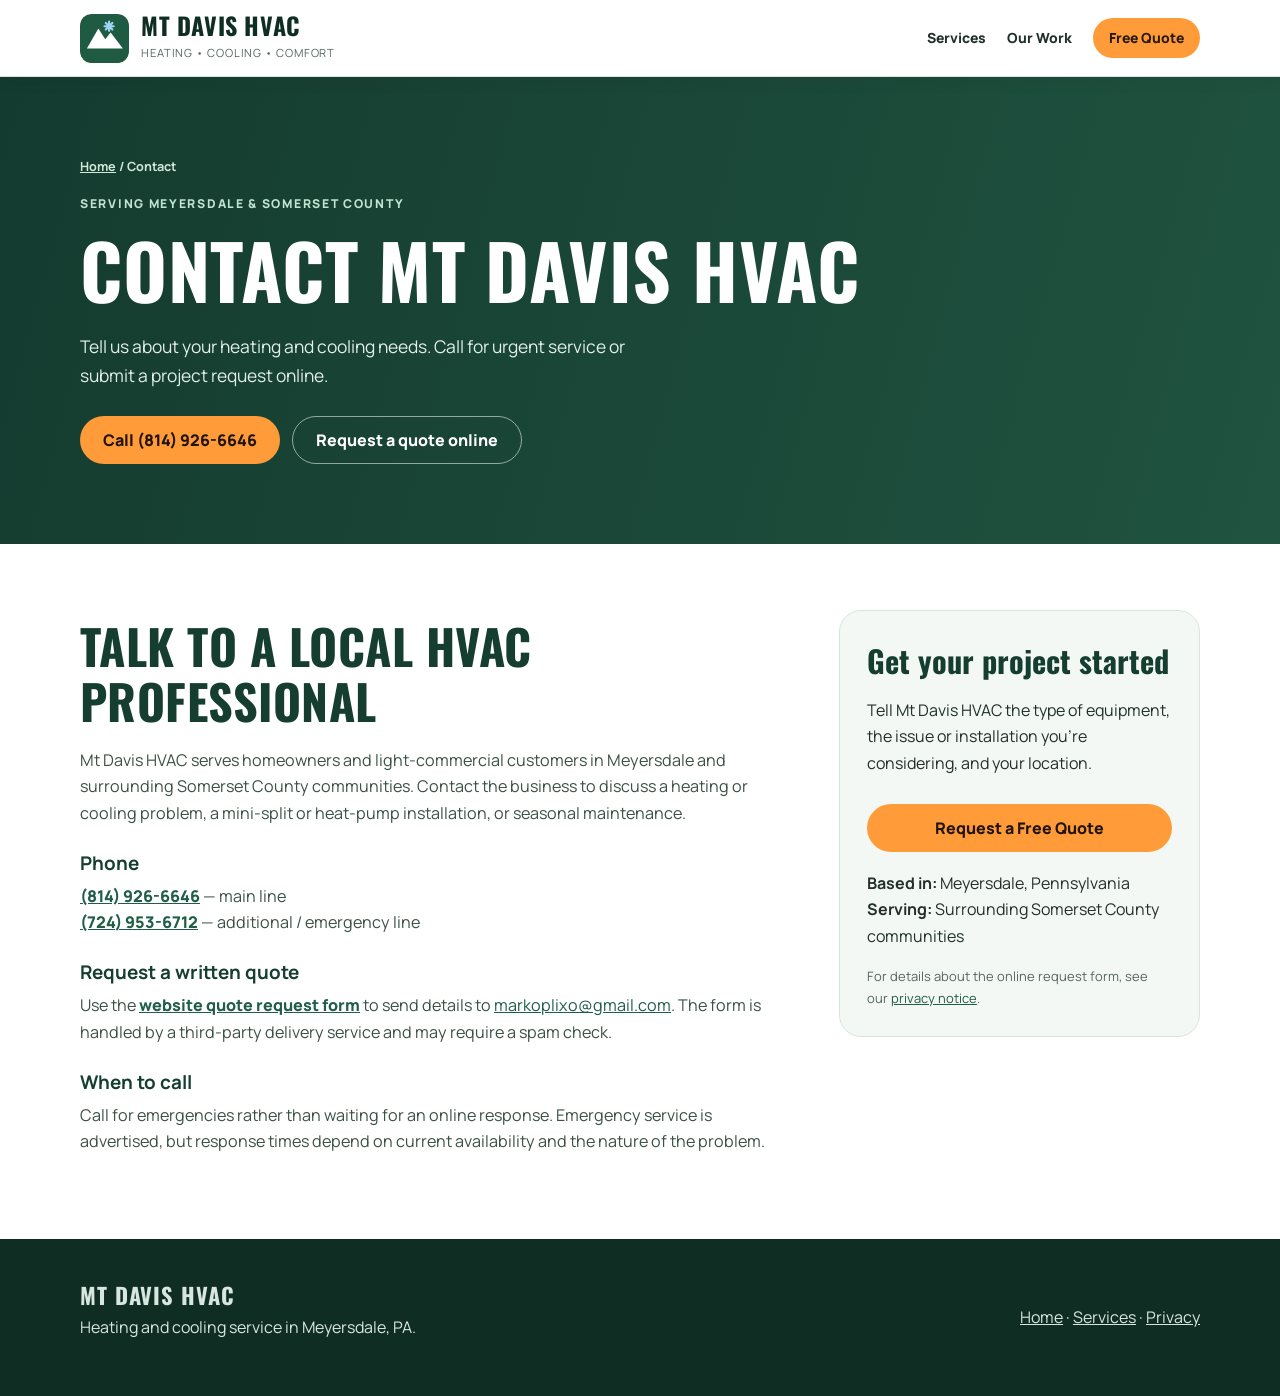
==== contact/index.html @ 322cb3bf "Add indexable local HVAC contact and quote landing page" ====
<!doctype html><html lang="en"><head>
<meta charset="utf-8"><meta name="viewport" content="width=device-width,initial-scale=1">
<title>Contact Mt Davis HVAC | Quotes & Service in Meyersdale, PA</title>
<meta name="description" content="Contact Mt Davis HVAC for heating and cooling repair, installation and maintenance in Meyersdale, PA. Call (814) 926-6646 or request a free quote online.">
<meta name="robots" content="index,follow">
<link rel="canonical" href="https://mtdavishvac.com/contact/">
<link rel="icon" href="/favicon.ico?v=2" sizes="any">
<link rel="icon" href="/favicon-32.png?v=2" type="image/png" sizes="32x32">
<link rel="icon" href="/favicon-192.png?v=2" type="image/png" sizes="192x192">
<link rel="apple-touch-icon" href="/apple-touch-icon.png?v=2" sizes="180x180">
<link rel="manifest" href="/site.webmanifest">
<meta property="og:type" content="website">
<meta property="og:site_name" content="Mt Davis HVAC">
<meta property="og:title" content="Contact Mt Davis HVAC | Quotes & Service in Meyersdale, PA">
<meta property="og:description" content="Call or request a heating and cooling quote from Mt Davis HVAC in Meyersdale, Pennsylvania.">
<meta property="og:url" content="https://mtdavishvac.com/contact/">
<meta property="og:image" content="https://mtdavishvac.com/social-preview.jpg">
<link rel="stylesheet" href="/service-pages.css">
<link rel="preconnect" href="https://fonts.googleapis.com">
<link rel="preconnect" href="https://fonts.gstatic.com" crossorigin>
<link href="https://fonts.googleapis.com/css2?family=Manrope:wght@400;500;600;700;800&family=Oswald:wght@500;600;700&display=swap" rel="stylesheet">
<script type="application/ld+json">{"@context":"https://schema.org","@graph":[{"@type":"ContactPage","name":"Contact Mt Davis HVAC","url":"https://mtdavishvac.com/contact/","about":{"@id":"https://mtdavishvac.com/#business"}},{"@type":"BreadcrumbList","itemListElement":[{"@type":"ListItem","position":1,"name":"Home","item":"https://mtdavishvac.com/"},{"@type":"ListItem","position":2,"name":"Contact","item":"https://mtdavishvac.com/contact/"}]}]}</script>
</head><body>
<a href="#main" class="skip">Skip to content</a>
<header class="site-header"><div class="wrap header-row">
<a class="brand" href="/"><img src="/favicon.svg" width="49" height="49" alt=""><span><strong>MT DAVIS HVAC</strong><small>HEATING • COOLING • COMFORT</small></span></a>
<nav class="site-nav" aria-label="Main navigation"><a href="/services/">Services</a><a href="/#gallery">Our Work</a><a href="/#quote">Free Quote</a></nav>
</div></header>
<main id="main">
<section class="hero"><div class="wrap">
<nav class="breadcrumb" aria-label="Breadcrumb"><a href="/">Home</a> / Contact</nav>
<div class="kicker">Serving Meyersdale & Somerset County</div>
<h1>Contact Mt Davis HVAC</h1>
<p>Tell us about your heating and cooling needs. Call for urgent service or submit a project request online.</p>
<div class="buttons"><a class="button primary" href="tel:+18149266646">Call (814) 926-6646</a><a class="button light" href="/#quote">Request a quote online</a></div>
</div></section>
<section class="body-section"><div class="wrap layout"><article class="copy">
<h2>Talk to a local HVAC professional</h2>
<p>Mt Davis HVAC serves homeowners and light-commercial customers in Meyersdale and surrounding Somerset County communities. Contact the business to discuss a heating or cooling problem, a mini-split or heat-pump installation, or seasonal maintenance.</p>
<h3>Phone</h3><p><a href="tel:+18149266646" style="color:#205e47;text-decoration:underline;font-weight:800">(814) 926-6646</a> — main line<br>
<a href="tel:+17249536712" style="color:#205e47;text-decoration:underline;font-weight:800">(724) 953-6712</a> — additional / emergency line</p>
<h3>Request a written quote</h3>
<p>Use the <a href="/#quote" style="color:#205e47;text-decoration:underline;font-weight:800">website quote request form</a> to send details to <a href="mailto:markoplixo@gmail.com" style="color:#205e47;text-decoration:underline">markoplixo@gmail.com</a>. The form is handled by a third-party delivery service and may require a spam check.</p>
<h3>When to call</h3>
<p>Call for emergencies rather than waiting for an online response. Emergency service is advertised, but response times depend on current availability and the nature of the problem.</p>
</article>
<aside class="call-card"><h3>Get your project started</h3>
<p>Tell Mt Davis HVAC the type of equipment, the issue or installation you're considering, and your location.</p>
<a class="button primary" href="/#quote">Request a Free Quote</a>
<p><strong>Based in:</strong> Meyersdale, Pennsylvania<br><strong>Serving:</strong> Surrounding Somerset County communities</p>
<small>For details about the online request form, see our <a href="/privacy/" style="color:#205e47;text-decoration:underline">privacy notice</a>.</small>
</aside></div></section>
</main>
<footer class="site-footer"><div class="wrap"><div><strong>MT DAVIS HVAC</strong><p>Heating and cooling service in Meyersdale, PA.</p></div>
<nav aria-label="Footer"><a href="/">Home</a> · <a href="/services/">Services</a> · <a href="/privacy/">Privacy</a></nav>
</div></footer>
<a class="mobile-cta" href="tel:+18149266646">☎ Call Mt Davis HVAC</a>
</body></html>
---- service-pages.css ----
:root{--pine:#153d30;--dark:#102d24;--green:#205e47;--cream:#f3f8f5;--text:#21302a;--muted:#55675e;--orange:#ff9c39}
*{box-sizing:border-box}
html{scroll-behavior:smooth}
body{margin:0;color:var(--text);font:16px/1.65 "Manrope",system-ui,sans-serif;background:#fff}
a{color:inherit;text-decoration:none}a:hover{text-decoration:underline}
a:focus-visible,button:focus-visible,summary:focus-visible{outline:3px solid var(--orange);outline-offset:3px}
img{max-width:100%;height:auto}
h1,h2,h3{line-height:1.15;margin:0 0 .45em}
h1,h2{font-family:"Oswald",Impact,sans-serif;letter-spacing:.01em;text-transform:uppercase}
h1{font-size:clamp(2.65rem,6vw,4.7rem)}h2{font-size:clamp(2rem,4vw,3rem)}h3{font-size:1.18rem}
p{margin:0 0 1.1rem}.wrap{width:min(1120px,92vw);margin-inline:auto}
.skip{position:absolute;top:-80px;left:14px;padding:8px;background:var(--orange);color:#000;z-index:20}.skip:focus{top:10px}
.site-header{position:sticky;top:0;z-index:10;background:#fff;border-bottom:1px solid #dae3dd;box-shadow:0 4px 16px #11271d10}
.header-row{display:flex;align-items:center;justify-content:space-between;gap:20px;min-height:76px}
.brand{display:flex;gap:12px;align-items:center;min-width:0}.brand img{width:49px;height:49px;border-radius:11px}
.brand strong{display:block;color:var(--dark);font:700 1.5rem/1.1 "Oswald",Impact,sans-serif;letter-spacing:.025em}
.brand small{font-size:.7rem;letter-spacing:.08em;white-space:normal;color:var(--muted)}
.site-nav{display:flex;gap:21px;align-items:center;font-weight:800;font-size:.87rem}
.site-nav a:last-child{background:var(--orange);border-radius:100px;padding:9px 16px;color:#2a1a0c}
.hero{background:linear-gradient(105deg,#143b2f,#205340);color:#fff;padding:80px 0}
.hero-grid{display:grid;grid-template-columns:1.3fr .9fr;align-items:center;gap:50px}
.kicker{font-size:.76rem;letter-spacing:.14em;text-transform:uppercase;font-weight:900;color:#c1e4d1}
.hero h1{margin:12px 0 20px}.hero p{max-width:590px;color:#e2efe9;font-size:1.09rem}
.hero-photo{width:100%;aspect-ratio:4/3;object-fit:cover;border-radius:28px;border:6px solid #ffffff31;box-shadow:0 22px 40px #0002}
.buttons{display:flex;gap:12px;flex-wrap:wrap;margin-top:26px}
.button{display:inline-flex;align-items:center;justify-content:center;border-radius:30px;font-weight:900;min-height:48px;padding:10px 23px}
.button.primary{background:var(--orange);color:#22140a}.button.light{border:1px solid #fff8;color:#fff}
.breadcrumb{font-size:.79rem;font-weight:700;color:#d2eadc;margin:0 0 16px}.breadcrumb a{text-decoration:underline}
main section.body-section{padding:66px 0}
.layout{display:grid;grid-template-columns:minmax(0,1.55fr) minmax(270px,.8fr);gap:60px}
.copy>h2{color:var(--pine);margin:8px 0 18px}.copy>h3{margin-top:26px;color:var(--pine)}
.copy p,.copy li{font-size:1.01rem;color:#3c5145}.copy ul{padding-left:21px;margin:14px 0 24px}.copy li{margin-bottom:9px}
.call-card{background:var(--cream);border:1px solid #d6e5dc;border-radius:22px;padding:27px;align-self:start;position:sticky;top:102px}
.call-card h3{font:700 1.9rem "Oswald",Impact,sans-serif;color:var(--pine)}
.call-card .button{width:100%;margin:10px 0 18px}
.call-card small{display:block;color:var(--muted);font-size:.81rem}
.faq{background:var(--cream);padding:60px 0}
.faq details{background:#fff;border:1px solid #dbe7de;margin:13px 0;border-radius:14px;padding:16px 20px}
.faq summary{cursor:pointer;font-weight:800;color:var(--pine)}
.faq details p{padding-top:12px;color:#435449}
.related{padding:60px 0}.related h2{text-align:center}
.cards{display:grid;grid-template-columns:repeat(3,minmax(0,1fr));gap:16px;margin-top:24px}
.card{border:1px solid #d9e5df;border-radius:18px;padding:24px;background:#fff;box-shadow:0 8px 24px #1834250b}
.card h3{color:var(--pine)}.card p{color:var(--muted);font-size:.94rem}.card a{color:var(--green);font-weight:900;text-decoration:underline}
.site-footer{padding:38px 0;background:var(--dark);color:#d7e7df}
.site-footer .wrap{display:flex;justify-content:space-between;gap:30px;align-items:center}
.site-footer strong{font-family:"Oswald";letter-spacing:.04em;font-size:1.4rem}.site-footer a{text-decoration:underline}
.mobile-cta{display:none}
@media(max-width:800px){.hero-grid,.layout{grid-template-columns:1fr}.hero{padding:48px 0}.hero-photo{max-height:350px}.site-nav{gap:9px}.site-nav a:nth-child(2){display:none}.layout{gap:35px}.call-card{position:static}.cards{grid-template-columns:1fr 1fr}}
@media(max-width:540px){.header-row{min-height:68px}.brand strong{font-size:1.23rem}.brand img{width:43px;height:43px}.site-nav a:not(:last-child){display:none}
.hero{padding:40px 0}.hero h1{font-size:2.7rem}.hero-photo{max-height:240px}.cards{grid-template-columns:1fr}.site-footer .wrap{display:block}.site-footer nav{margin-top:14px}
.mobile-cta{display:flex;position:fixed;bottom:12px;left:12px;right:12px;z-index:12;justify-content:center;background:var(--orange);color:#20140a;border-radius:80px;padding:13px;font-weight:900;box-shadow:0 7px 25px #0003}body{padding-bottom:66px}}
@media(prefers-reduced-motion:reduce){html{scroll-behavior:auto}}
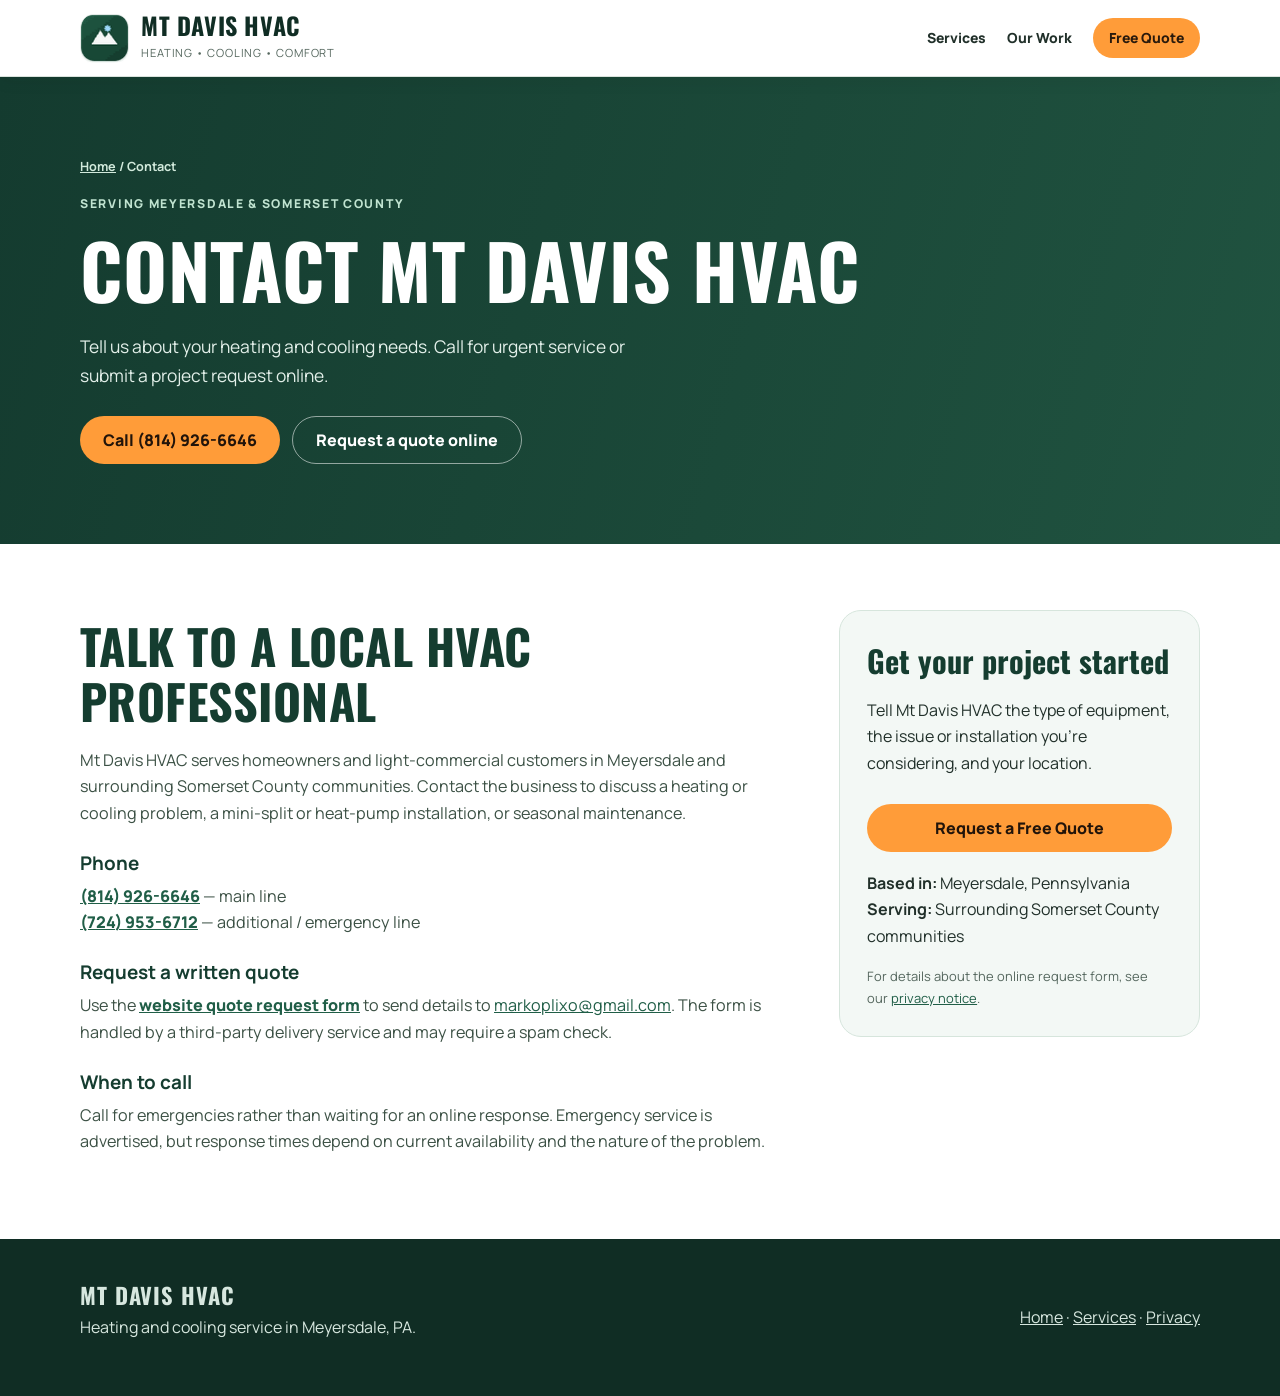
==== commit fbed3ba7: "Use approved brand icon and branded social preview on contact/index.html" ====
--- a/contact/index.html
+++ b/contact/index.html
@@ -15,6 +15,8 @@
 <meta property="og:description" content="Call or request a heating and cooling quote from Mt Davis HVAC in Meyersdale, Pennsylvania.">
 <meta property="og:url" content="https://mtdavishvac.com/contact/">
 <meta property="og:image" content="https://mtdavishvac.com/social-preview.jpg">
+<meta property="og:image:width" content="1200">
+<meta property="og:image:height" content="630">
 <link rel="stylesheet" href="/service-pages.css">
 <link rel="preconnect" href="https://fonts.googleapis.com">
 <link rel="preconnect" href="https://fonts.gstatic.com" crossorigin>
@@ -23,7 +25,7 @@
 </head><body>
 <a href="#main" class="skip">Skip to content</a>
 <header class="site-header"><div class="wrap header-row">
-<a class="brand" href="/"><img src="/favicon.svg" width="49" height="49" alt=""><span><strong>MT DAVIS HVAC</strong><small>HEATING • COOLING • COMFORT</small></span></a>
+<a class="brand" href="/"><img src="/favicon-192.png" width="49" height="49" alt=""><span><strong>MT DAVIS HVAC</strong><small>HEATING • COOLING • COMFORT</small></span></a>
 <nav class="site-nav" aria-label="Main navigation"><a href="/services/">Services</a><a href="/#gallery">Our Work</a><a href="/#quote">Free Quote</a></nav>
 </div></header>
 <main id="main">
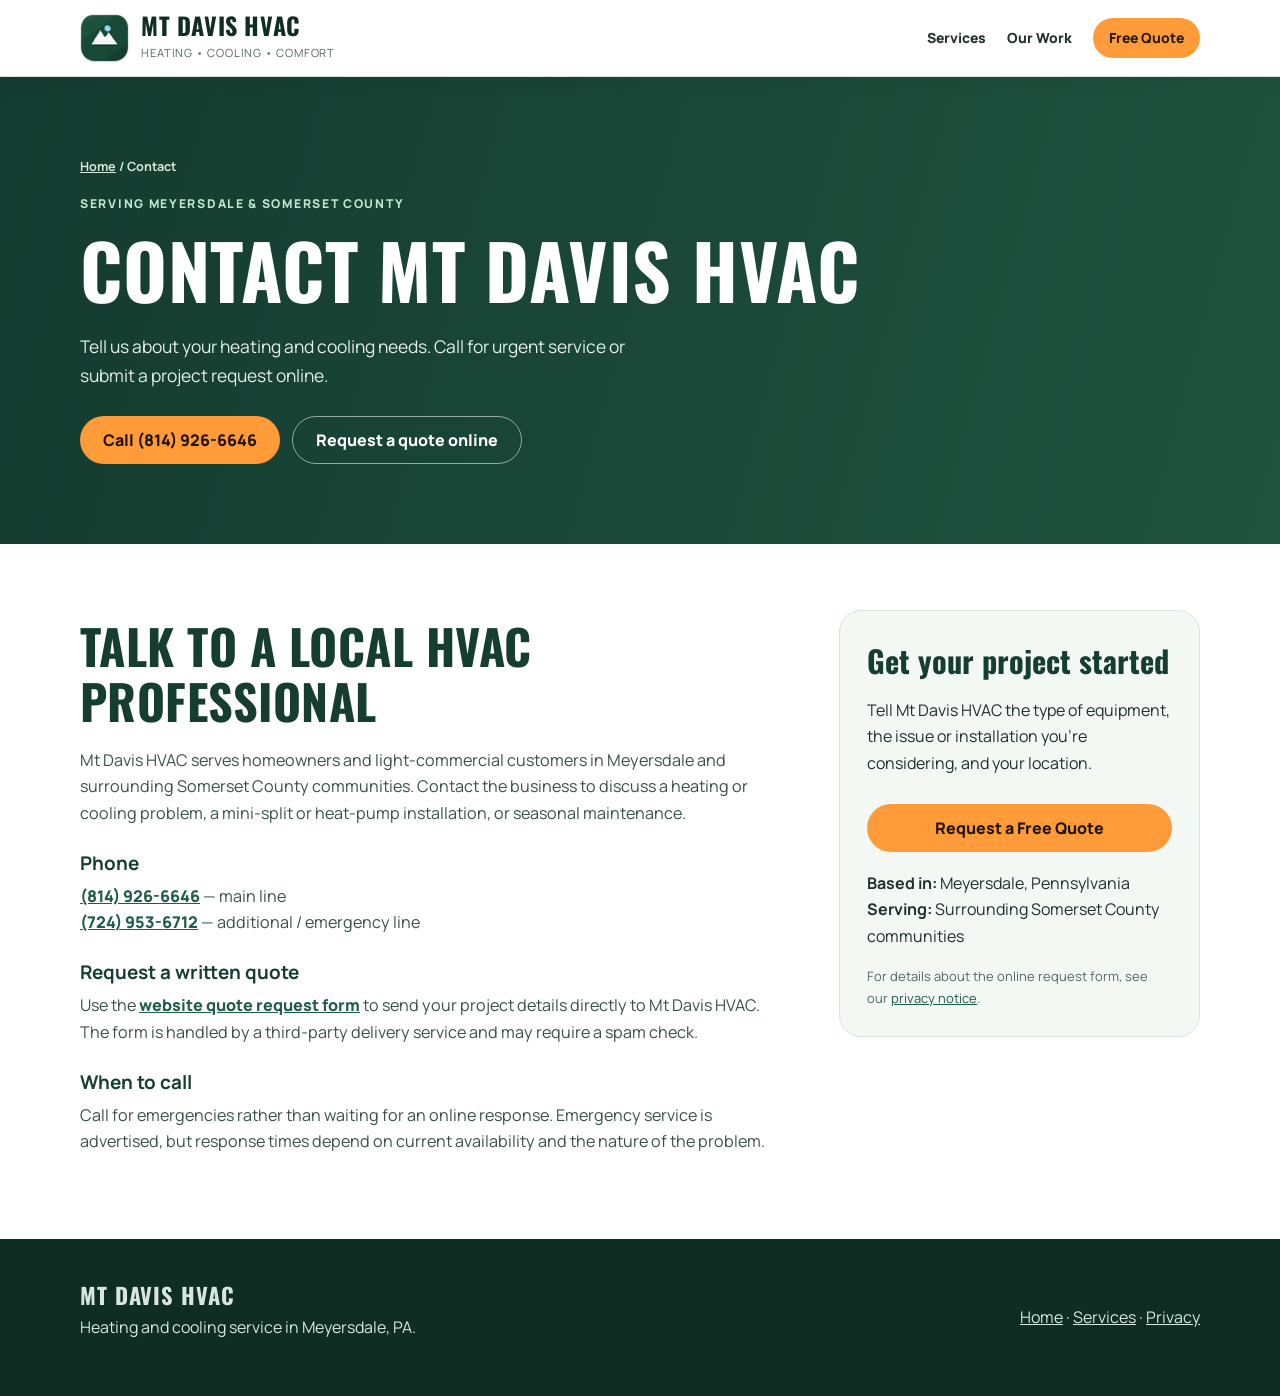
==== commit 116c6dab: "Remove publicly displayed contact email from website copy" ====
--- a/contact/index.html
+++ b/contact/index.html
@@ -42,7 +42,7 @@
 <h3>Phone</h3><p><a href="tel:+18149266646" style="color:#205e47;text-decoration:underline;font-weight:800">(814) 926-6646</a> — main line<br>
 <a href="tel:+17249536712" style="color:#205e47;text-decoration:underline;font-weight:800">(724) 953-6712</a> — additional / emergency line</p>
 <h3>Request a written quote</h3>
-<p>Use the <a href="/#quote" style="color:#205e47;text-decoration:underline;font-weight:800">website quote request form</a> to send details to <a href="mailto:markoplixo@gmail.com" style="color:#205e47;text-decoration:underline">markoplixo@gmail.com</a>. The form is handled by a third-party delivery service and may require a spam check.</p>
+<p>Use the <a href="/#quote" style="color:#205e47;text-decoration:underline;font-weight:800">website quote request form</a> to send your project details directly to Mt Davis HVAC. The form is handled by a third-party delivery service and may require a spam check.</p>
 <h3>When to call</h3>
 <p>Call for emergencies rather than waiting for an online response. Emergency service is advertised, but response times depend on current availability and the nature of the problem.</p>
 </article>
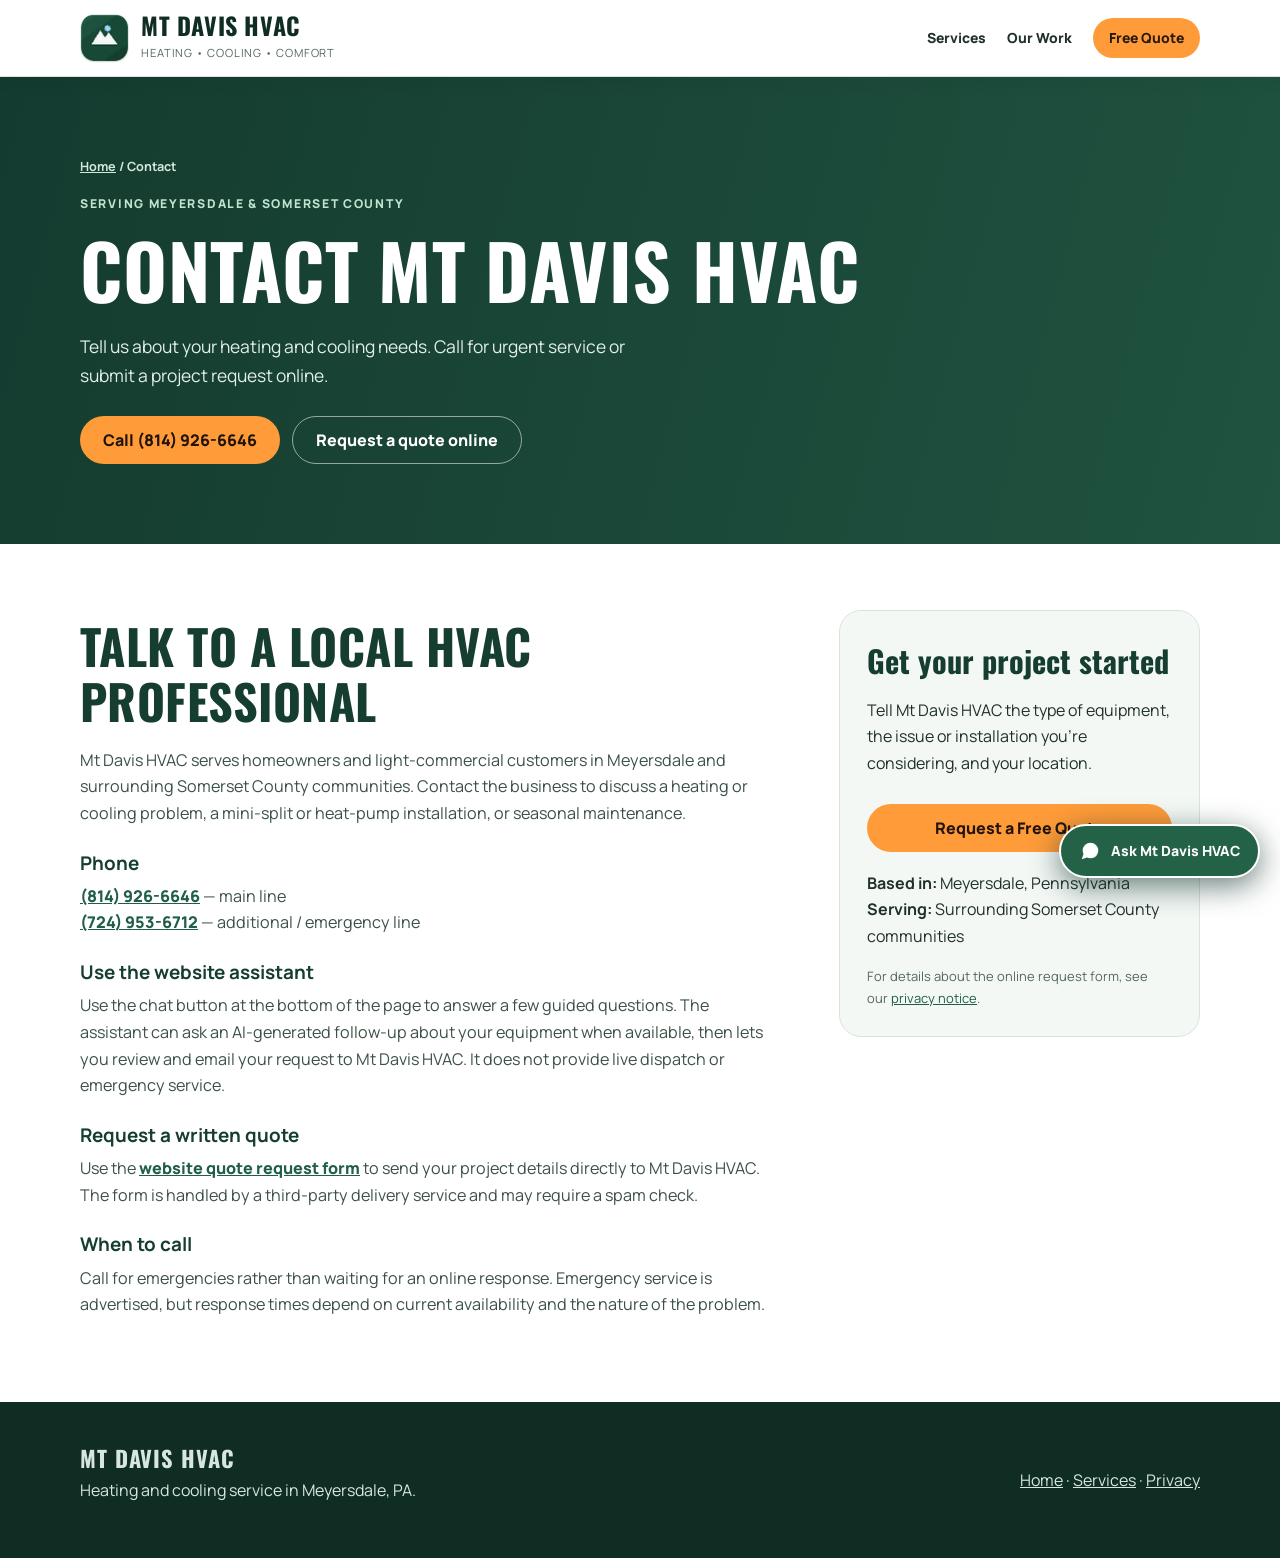
==== commit 2831bb07: "Load HVAC intake chat across public pages" ====
--- a/contact/index.html
+++ b/contact/index.html
@@ -22,6 +22,7 @@
 <link rel="preconnect" href="https://fonts.gstatic.com" crossorigin>
 <link href="https://fonts.googleapis.com/css2?family=Manrope:wght@400;500;600;700;800&family=Oswald:wght@500;600;700&display=swap" rel="stylesheet">
 <script type="application/ld+json">{"@context":"https://schema.org","@graph":[{"@type":"ContactPage","name":"Contact Mt Davis HVAC","url":"https://mtdavishvac.com/contact/","about":{"@id":"https://mtdavishvac.com/#business"}},{"@type":"BreadcrumbList","itemListElement":[{"@type":"ListItem","position":1,"name":"Home","item":"https://mtdavishvac.com/"},{"@type":"ListItem","position":2,"name":"Contact","item":"https://mtdavishvac.com/contact/"}]}]}</script>
+<link rel="stylesheet" href="/chatbot.css">
 </head><body>
 <a href="#main" class="skip">Skip to content</a>
 <header class="site-header"><div class="wrap header-row">
@@ -41,6 +42,7 @@
 <p>Mt Davis HVAC serves homeowners and light-commercial customers in Meyersdale and surrounding Somerset County communities. Contact the business to discuss a heating or cooling problem, a mini-split or heat-pump installation, or seasonal maintenance.</p>
 <h3>Phone</h3><p><a href="tel:+18149266646" style="color:#205e47;text-decoration:underline;font-weight:800">(814) 926-6646</a> — main line<br>
 <a href="tel:+17249536712" style="color:#205e47;text-decoration:underline;font-weight:800">(724) 953-6712</a> — additional / emergency line</p>
+<h3>Use the website assistant</h3><p>Use the chat button at the bottom of the page to answer a few guided questions. The assistant can ask an AI-generated follow-up about your equipment when available, then lets you review and email your request to Mt Davis HVAC. It does not provide live dispatch or emergency service.</p>
 <h3>Request a written quote</h3>
 <p>Use the <a href="/#quote" style="color:#205e47;text-decoration:underline;font-weight:800">website quote request form</a> to send your project details directly to Mt Davis HVAC. The form is handled by a third-party delivery service and may require a spam check.</p>
 <h3>When to call</h3>
@@ -57,4 +59,5 @@
 <nav aria-label="Footer"><a href="/">Home</a> · <a href="/services/">Services</a> · <a href="/privacy/">Privacy</a></nav>
 </div></footer>
 <a class="mobile-cta" href="tel:+18149266646">☎ Call Mt Davis HVAC</a>
+<script src="/chatbot.js" defer></script>
 </body></html>
--- a/chatbot.css
+++ b/chatbot.css
@@ -0,0 +1,40 @@
+/* Scoped Mt Davis HVAC lead-chat styles; no changes to existing site typography or layout. */
+.mdh-chat-launcher{position:fixed;right:20px;bottom:22px;z-index:9000;display:flex;align-items:center;gap:10px;background:#236247;color:white;border:2px solid #fff;border-radius:999px;padding:14px 18px;font:800 14px/1.2 Manrope,Arial,sans-serif;box-shadow:0 8px 30px #082c2599;cursor:pointer}
+.mdh-chat-launcher:hover,.mdh-chat-launcher:focus-visible{background:#153e30;outline:3px solid #a5d8f8;outline-offset:3px}
+.mdh-chat-launcher svg{width:22px;height:22px;fill:currentColor;flex:none}
+.mdh-chat-panel{position:fixed;right:20px;bottom:93px;width:min(400px,calc(100vw - 24px));height:min(625px,calc(100dvh - 122px));display:flex;flex-direction:column;z-index:9001;background:#fff;border:1px solid #bad1c6;border-radius:18px;overflow:hidden;box-shadow:0 20px 65px #122b2855;color:#173528;font:500 14px/1.5 Manrope,Arial,sans-serif}
+.mdh-chat-panel[hidden],.mdh-chat-launcher[hidden]{display:none!important}
+.mdh-chat-panel *{box-sizing:border-box}
+.mdh-chat-head{display:flex;align-items:center;gap:10px;padding:15px;background:#174d39;color:#fff}
+.mdh-chat-head strong{display:block;font-size:15px}
+.mdh-chat-head small{display:block;color:#d0e5db;font-size:11px}
+.mdh-chat-head button{flex:none;margin-left:auto;color:white;border:1px solid #ffffff80;background:transparent;border-radius:7px;font-size:20px;line-height:1;width:34px;height:34px;cursor:pointer}
+.mdh-chat-head button:focus-visible,.mdh-chat-actions button:focus-visible,.mdh-chat-actions a:focus-visible{outline:3px solid #b6dffe;outline-offset:2px}
+.mdh-chat-log{padding:16px 15px 8px;flex:1;overflow-y:auto;overscroll-behavior:contain;display:flex;flex-direction:column;gap:11px;background:#f5f9f7}
+.mdh-chat-bubble{max-width:91%;padding:10px 13px;border-radius:14px 14px 14px 4px;background:#fff;border:1px solid #d9e5de;white-space:pre-wrap;overflow-wrap:anywhere}
+.mdh-chat-bubble.user{align-self:flex-end;background:#dceee5;border-color:#b6d5c3;border-radius:14px 14px 4px 14px}
+.mdh-chat-bubble.alert{background:#fff2dc;border-color:#ebc082}
+.mdh-chat-controls{border-top:1px solid #dbe5df;padding:12px 14px 14px;background:#fff}
+.mdh-chat-actions{display:flex;flex-wrap:wrap;gap:8px}
+.mdh-chat-actions button,.mdh-chat-actions a{background:#f1f6f3;border:1px solid #a8c6b4;color:#174d39;border-radius:9px;cursor:pointer;padding:10px 12px;font:800 13px/1.3 Manrope,Arial,sans-serif;text-decoration:none;text-align:center}
+.mdh-chat-actions button:hover,.mdh-chat-actions a:hover{background:#d5eadd}
+.mdh-chat-actions button.primary{background:#206649;color:#fff;border-color:#206649}
+.mdh-chat-actions button.primary:hover{background:#154832}
+.mdh-chat-actions button[disabled]{opacity:.55;cursor:not-allowed}
+.mdh-chat-field label{display:block;font-weight:800;margin-bottom:6px}
+.mdh-chat-field input,.mdh-chat-field textarea{display:block;width:100%;font:inherit;border:1px solid #97baa7;border-radius:9px;padding:10px;color:#142e23;background:#fff}
+.mdh-chat-field textarea{resize:vertical;min-height:82px}
+.mdh-chat-field input:focus,.mdh-chat-field textarea:focus{outline:3px solid #b3dfc5}
+.mdh-chat-field small{display:block;color:#4d6659;margin:5px 0 8px}
+.mdh-chat-field .mdh-chat-actions{margin-top:10px}
+.mdh-chat-review{max-height:230px;overflow-y:auto;background:#f7faf8;border:1px solid #dce7de;border-radius:9px;padding:8px 10px;margin-bottom:10px}
+.mdh-chat-review div{padding:4px 0;border-bottom:1px solid #e1eae4}
+.mdh-chat-review div:last-child{border:0}
+.mdh-chat-review dt{font-size:11px;font-weight:800;color:#4d6757}
+.mdh-chat-review dd{margin:0;white-space:pre-wrap;overflow-wrap:anywhere}
+.mdh-chat-consent{display:flex;gap:8px;align-items:flex-start;font-size:12px;line-height:1.55;margin-bottom:10px}
+.mdh-chat-consent input{margin-top:4px;flex:none;accent-color:#236247}
+.mdh-chat-consent a{color:#14593a;text-decoration:underline}
+.mdh-chat-help{margin:0 0 8px;color:#52695c;font-size:11px}
+@media(max-width:650px){.mdh-chat-launcher{right:14px;bottom:76px;padding:13px 16px}.mdh-chat-panel{right:10px;bottom:132px;width:calc(100vw - 20px);height:min(600px,calc(100dvh - 150px))}}
+@media(prefers-reduced-motion:no-preference){.mdh-chat-panel{animation:mdh-rise .15s ease-out}@keyframes mdh-rise{from{opacity:.6;transform:translateY(8px)}to{opacity:1;transform:translateY(0)}}}
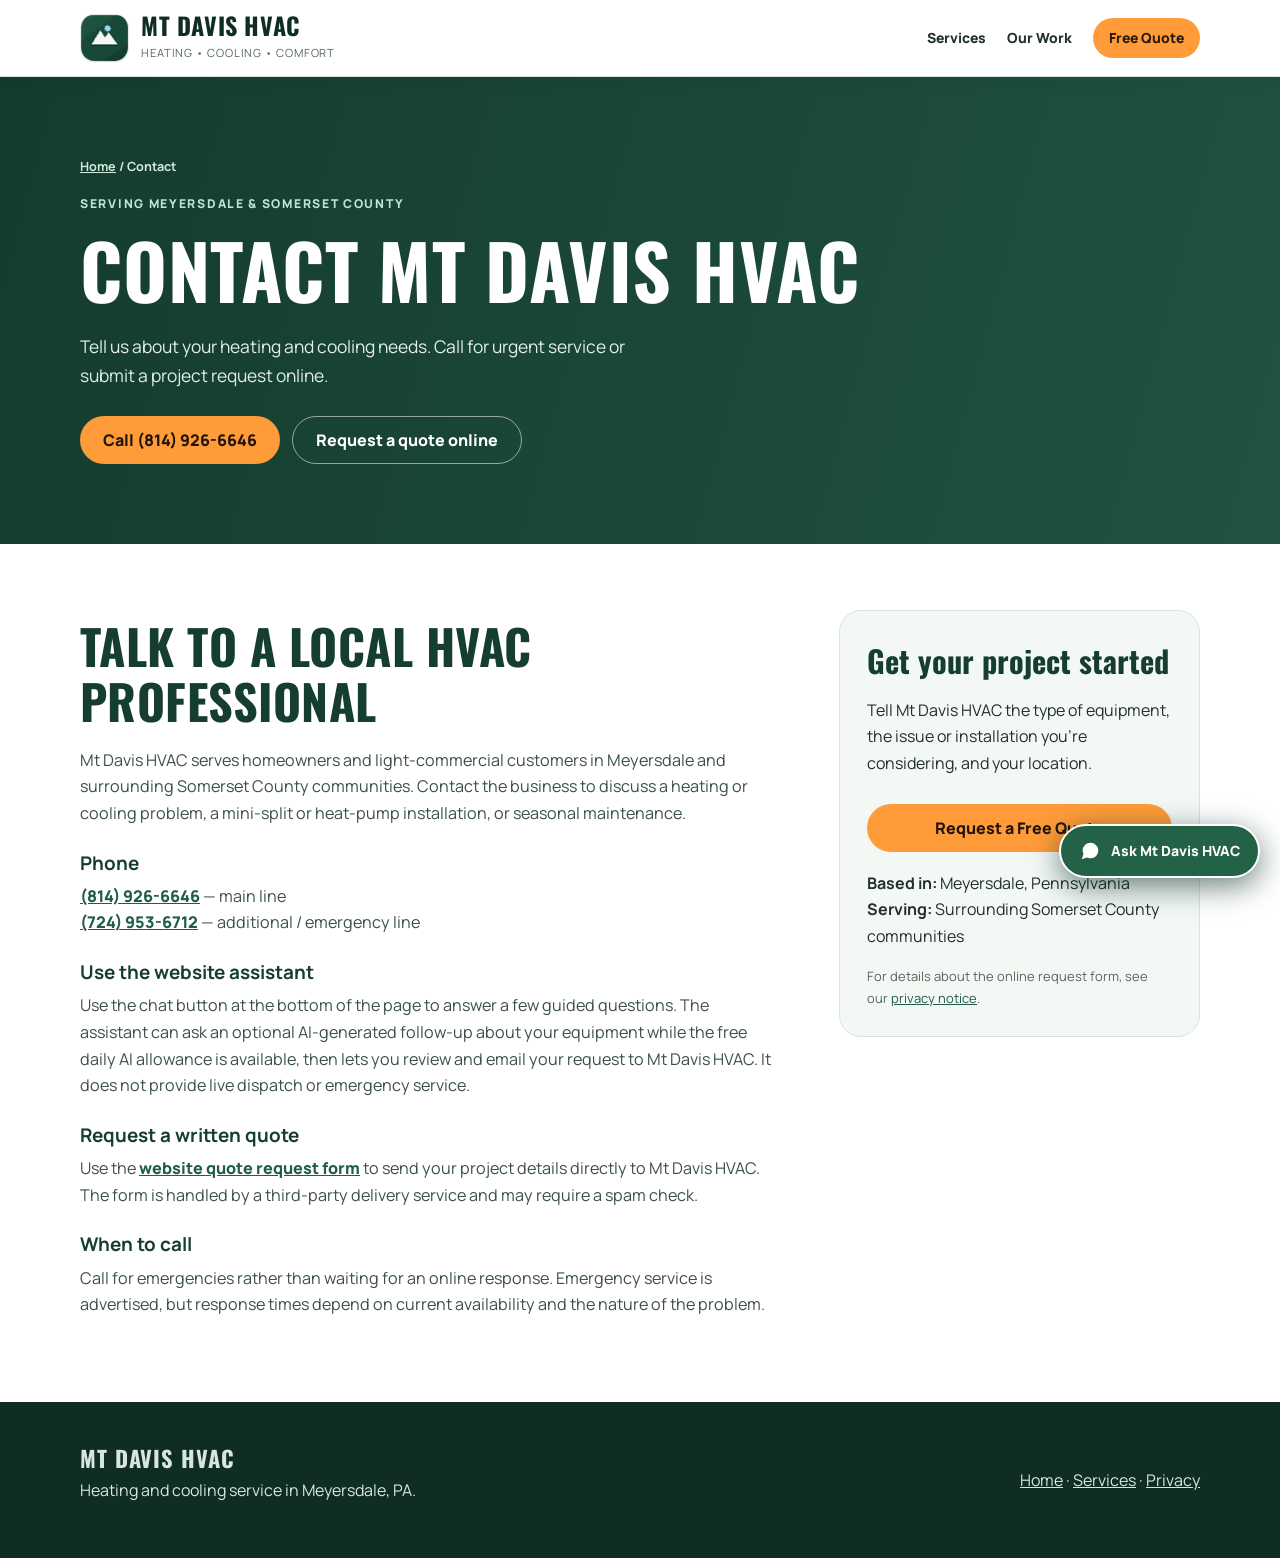
==== commit 19b4fdc0: "Switch chatbot copy and disclosures to the zero-cost Cloudflare AI option" ====
--- a/contact/index.html
+++ b/contact/index.html
@@ -42,7 +42,7 @@
 <p>Mt Davis HVAC serves homeowners and light-commercial customers in Meyersdale and surrounding Somerset County communities. Contact the business to discuss a heating or cooling problem, a mini-split or heat-pump installation, or seasonal maintenance.</p>
 <h3>Phone</h3><p><a href="tel:+18149266646" style="color:#205e47;text-decoration:underline;font-weight:800">(814) 926-6646</a> — main line<br>
 <a href="tel:+17249536712" style="color:#205e47;text-decoration:underline;font-weight:800">(724) 953-6712</a> — additional / emergency line</p>
-<h3>Use the website assistant</h3><p>Use the chat button at the bottom of the page to answer a few guided questions. The assistant can ask an AI-generated follow-up about your equipment when available, then lets you review and email your request to Mt Davis HVAC. It does not provide live dispatch or emergency service.</p>
+<h3>Use the website assistant</h3><p>Use the chat button at the bottom of the page to answer a few guided questions. The assistant can ask an optional AI-generated follow-up about your equipment while the free daily AI allowance is available, then lets you review and email your request to Mt Davis HVAC. It does not provide live dispatch or emergency service.</p>
 <h3>Request a written quote</h3>
 <p>Use the <a href="/#quote" style="color:#205e47;text-decoration:underline;font-weight:800">website quote request form</a> to send your project details directly to Mt Davis HVAC. The form is handled by a third-party delivery service and may require a spam check.</p>
 <h3>When to call</h3>
